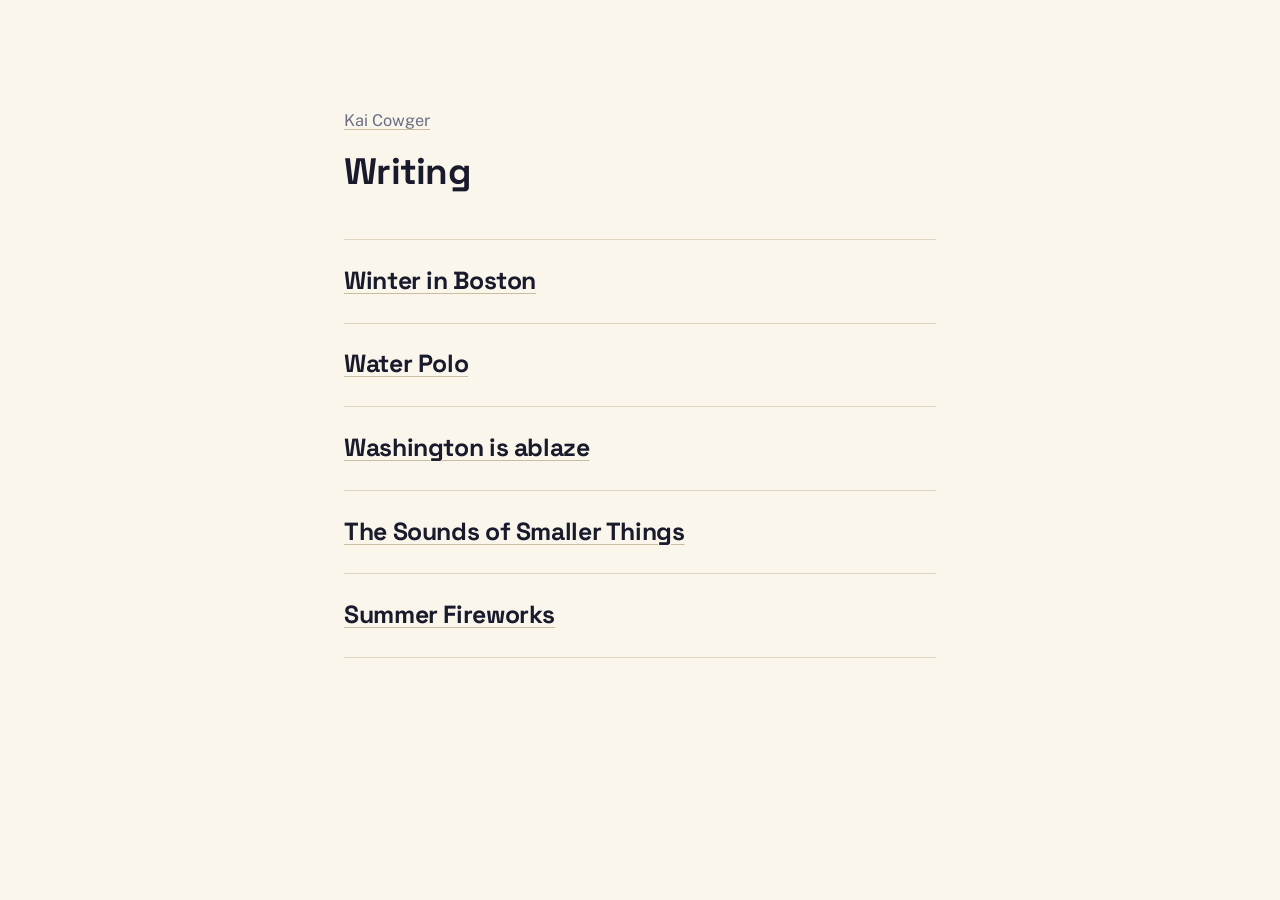
==== writing/index.html @ c2583309 "Add /writing/: index plus one page per poem Five poems, each its own page with hard line breaks and " ====
<!doctype html>
<html lang="en">
<head>
  <meta charset="utf-8" />
  <meta name="viewport" content="width=device-width, initial-scale=1, viewport-fit=cover" />

  <title>Writing · Kai Cowger</title>
  <meta name="description" content="Poems and other small pieces by Kai Cowger." />

  <meta http-equiv="Content-Security-Policy" content="default-src 'self'; base-uri 'self'; form-action 'none'; object-src 'none'; img-src 'self' data:; font-src 'self'; style-src 'self'; script-src 'none'" />
  <meta name="referrer" content="no-referrer" />
  <meta name="color-scheme" content="light dark" />
  <meta name="theme-color" content="#faf6ec" media="(prefers-color-scheme: light)" />
  <meta name="theme-color" content="#14151f" media="(prefers-color-scheme: dark)" />

  <meta property="og:title" content="Writing · Kai Cowger" />
  <meta property="og:description" content="Poems and other small pieces." />
  <meta property="og:type" content="website" />

  <link rel="icon" href="data:image/svg+xml,%3Csvg xmlns='http://www.w3.org/2000/svg' viewBox='0 0 32 32'%3E%3Crect width='32' height='32' rx='6' fill='%23191a2c'/%3E%3Ctext x='16' y='23' text-anchor='middle' font-family='-apple-system,Helvetica,Arial,sans-serif' font-weight='700' font-size='19' fill='%23faf6ec'%3Ek%3C/text%3E%3C/svg%3E" />

  <link rel="stylesheet" href="/styles.css" />
</head>
<body>
  <main class="page">
    <header class="hero">
      <p class="crumb"><a href="/">Kai Cowger</a></p>
      <h1 class="hero__title--inner">Writing</h1>
    </header>

    <section class="projects" aria-label="Pieces">
      <a class="project" href="/writing/winter-in-boston/">
        <h2>Winter in Boston</h2>
      </a>
      <a class="project" href="/writing/water-polo/">
        <h2>Water Polo</h2>
      </a>
      <a class="project" href="/writing/washington-is-ablaze/">
        <h2>Washington is ablaze</h2>
      </a>
      <a class="project" href="/writing/the-sounds-of-smaller-things/">
        <h2>The Sounds of Smaller Things</h2>
      </a>
      <a class="project" href="/writing/summer-fireworks/">
        <h2>Summer Fireworks</h2>
      </a>
    </section>
  </main>
</body>
</html>
---- styles.css ----
/* ============================================================
   kaicowger.com — one page, no scripts, no tracking.
   Type on paper. Nothing else.
   ============================================================ */

@font-face {
  font-family: "Space Grotesk";
  src: url("assets/fonts/space-grotesk.woff2") format("woff2");
  font-weight: 300 700;
  font-display: swap;
  font-style: normal;
}
@font-face {
  font-family: "Public Sans";
  src: url("assets/fonts/public-sans.woff2") format("woff2");
  font-weight: 100 900;
  font-display: swap;
  font-style: normal;
}

:root {
  --font-display: "Space Grotesk", system-ui, -apple-system, "Segoe UI", sans-serif;
  --font-body: "Public Sans", system-ui, -apple-system, "Segoe UI", Roboto, sans-serif;

  --paper: #faf6ec;
  --ink: #191a2c;
  --ink-soft: #474a63;
  --ink-faint: #6b6e86;
  --line: #e0d6c0;
  --underline: #c9bda0;
}

@media (prefers-color-scheme: dark) {
  :root {
    --paper: #14151f;
    --ink: #f1eee6;
    --ink-soft: #c0c2d4;
    --ink-faint: #8f93ab;
    --line: #33364a;
    --underline: #4a4d68;
  }
}

*, *::before, *::after { box-sizing: border-box; }
* { margin: 0; }

body {
  font-family: var(--font-body);
  font-size: clamp(1rem, 0.95rem + 0.24vw, 1.13rem);
  line-height: 1.6;
  color: var(--ink);
  background: var(--paper);
  -webkit-font-smoothing: antialiased;
  min-height: 100vh;
}

a { color: inherit; text-decoration-color: var(--underline); text-underline-offset: 3px; }
a:hover { text-decoration-thickness: 2px; text-decoration-color: var(--ink); }
:focus-visible { outline: 2px solid var(--ink); outline-offset: 3px; }

.page {
  max-width: 640px;
  margin-inline: auto;
  padding: clamp(3.5rem, 12vh, 7rem) 1.5rem 3.5rem;
  display: flex;
  flex-direction: column;
  gap: 3rem;
}

/* ---------- Hero ---------- */
.hero h1 {
  font-family: var(--font-display);
  font-size: clamp(2rem, 1.7rem + 1.5vw, 3rem);
  font-weight: 700;
  letter-spacing: -0.02em;
  line-height: 1.08;
}
.hero__lede {
  margin-top: 0.9rem;
  font-size: clamp(1.05rem, 1rem + 0.3vw, 1.2rem);
  color: var(--ink-soft);
  max-width: 36ch;
  text-wrap: pretty;
}

/* ---------- Inner pages (writing) ---------- */
.crumb {
  font-size: 0.9em;
  color: var(--ink-faint);
  margin-bottom: 1.1rem;
}
.crumb a { color: inherit; }
.crumb a:hover { color: var(--ink); }

.hero .hero__title--inner {
  font-size: clamp(1.7rem, 1.5rem + 1vw, 2.4rem);
}

.poem {
  white-space: pre-line;
  line-height: 1.75;
  font-size: clamp(1.02rem, 0.98rem + 0.25vw, 1.16rem);
  max-width: 58ch;
  text-wrap: pretty;
}

/* ---------- Project list ---------- */
.projects { border-top: 1px solid var(--line); }

.project {
  display: block;
  padding: 1.6rem 0 1.7rem;
  border-bottom: 1px solid var(--line);
  text-decoration: none;
  color: inherit;
}
.project h2 {
  font-family: var(--font-display);
  font-size: clamp(1.25rem, 1.15rem + 0.5vw, 1.55rem);
  font-weight: 700;
  letter-spacing: -0.015em;
  line-height: 1.2;
  text-decoration: underline;
  text-decoration-thickness: 1px;
  text-decoration-color: var(--underline);
  text-underline-offset: 4px;
}
.project:hover h2 {
  text-decoration-thickness: 2px;
  text-decoration-color: var(--ink);
}
.project p {
  margin-top: 0.55rem;
  color: var(--ink-soft);
  font-size: 0.97em;
  max-width: 56ch;
  text-wrap: pretty;
}

.projects__more {
  padding: 1.3rem 0 0.2rem;
  color: var(--ink-faint);
  font-size: 0.92em;
}

/* ---------- Footer ---------- */
.footer {
  border-top: 1px solid var(--line);
  padding-top: 1.4rem;
  color: var(--ink-faint);
  font-size: 0.9em;
  display: flex;
  flex-wrap: wrap;
  gap: 0.4rem 1.5rem;
  justify-content: space-between;
}
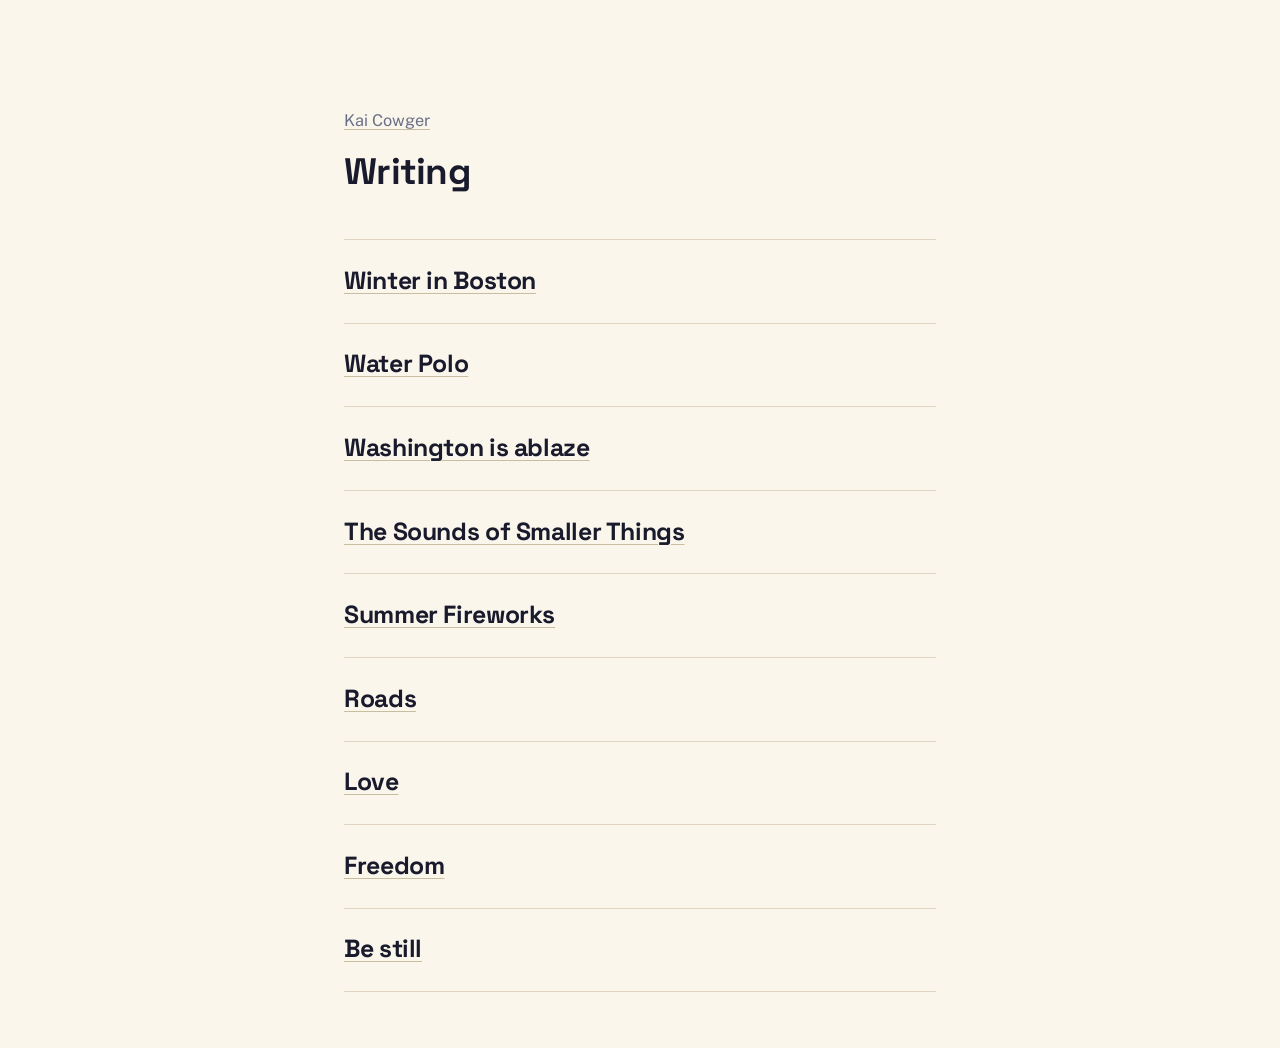
==== commit b86c47b6: "Add four poems: Roads, Love, Freedom, Be still Co-Authored-By: Claude Fable 5 <noreply@anthropic.com" ====
--- a/writing/index.html
+++ b/writing/index.html
@@ -44,6 +44,18 @@
       <a class="project" href="/writing/summer-fireworks/">
         <h2>Summer Fireworks</h2>
       </a>
+      <a class="project" href="/writing/roads/">
+        <h2>Roads</h2>
+      </a>
+      <a class="project" href="/writing/love/">
+        <h2>Love</h2>
+      </a>
+      <a class="project" href="/writing/freedom/">
+        <h2>Freedom</h2>
+      </a>
+      <a class="project" href="/writing/be-still/">
+        <h2>Be still</h2>
+      </a>
     </section>
   </main>
 </body>
